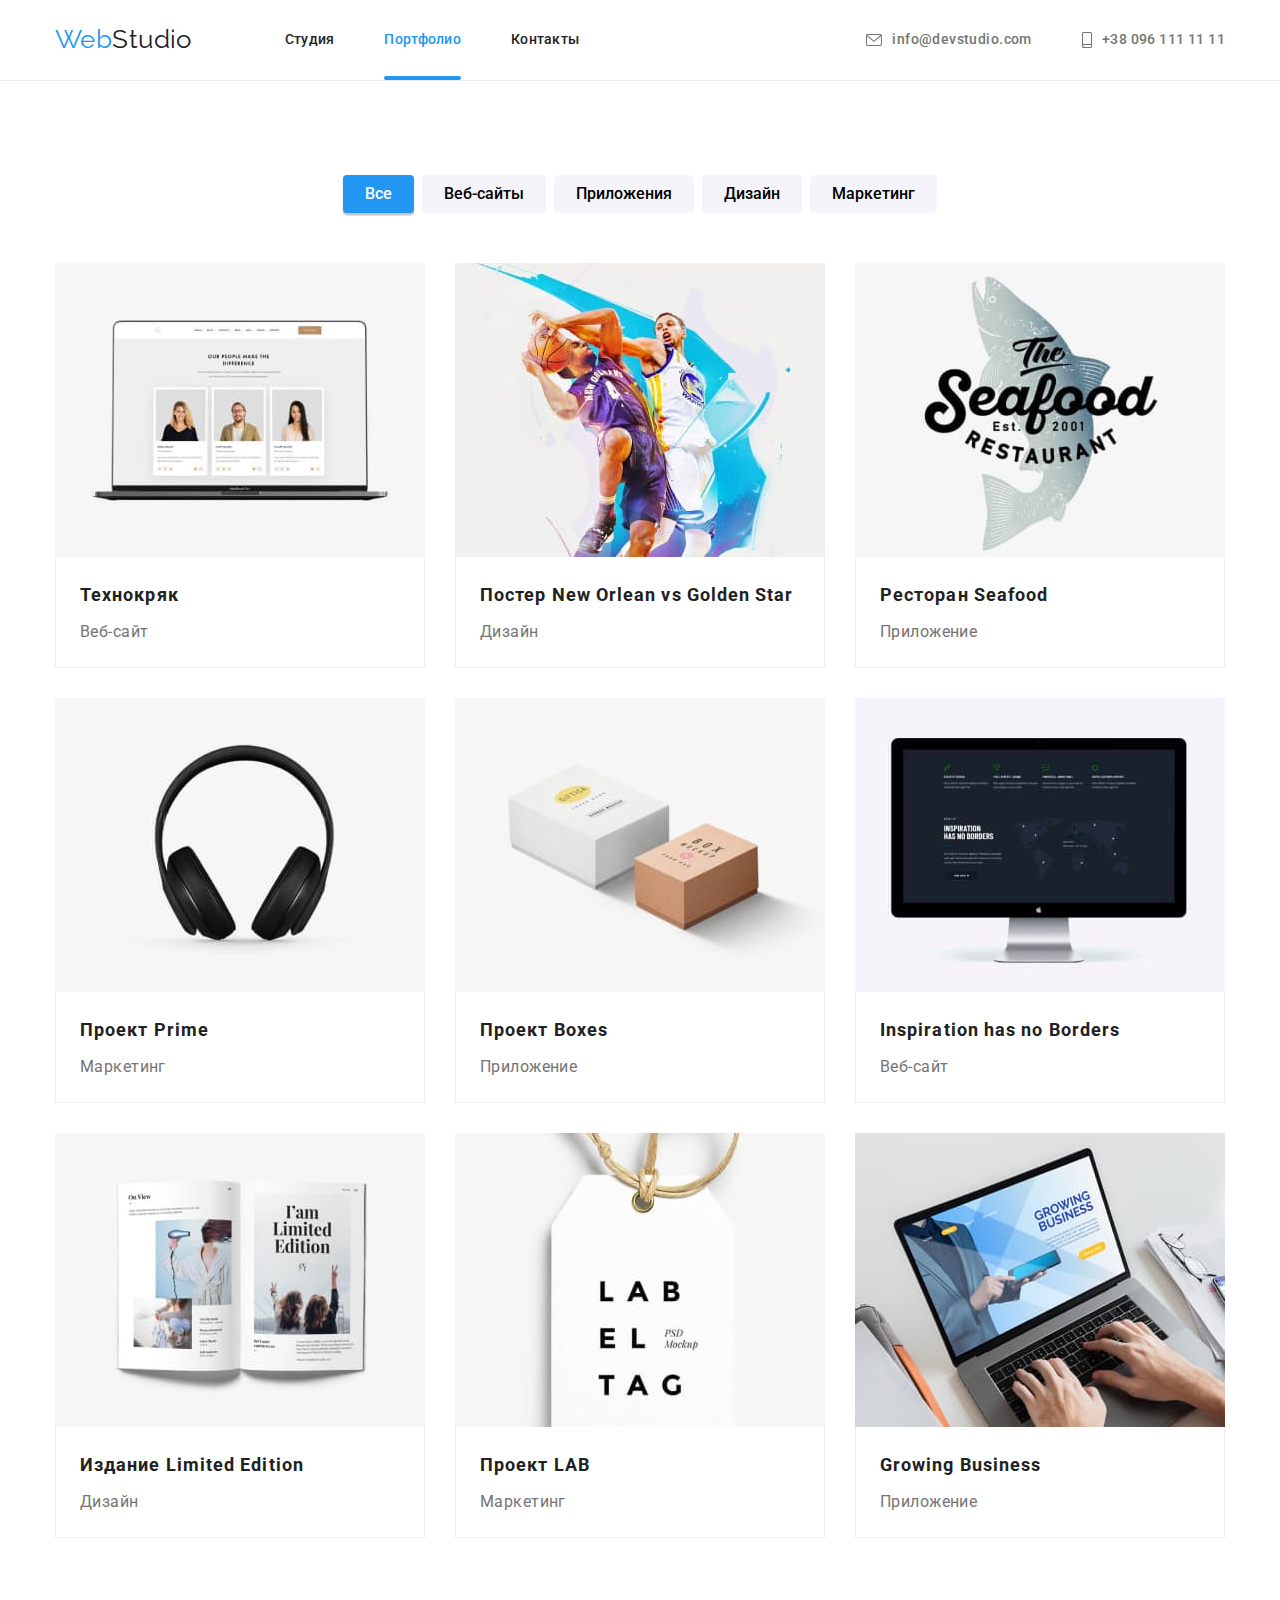
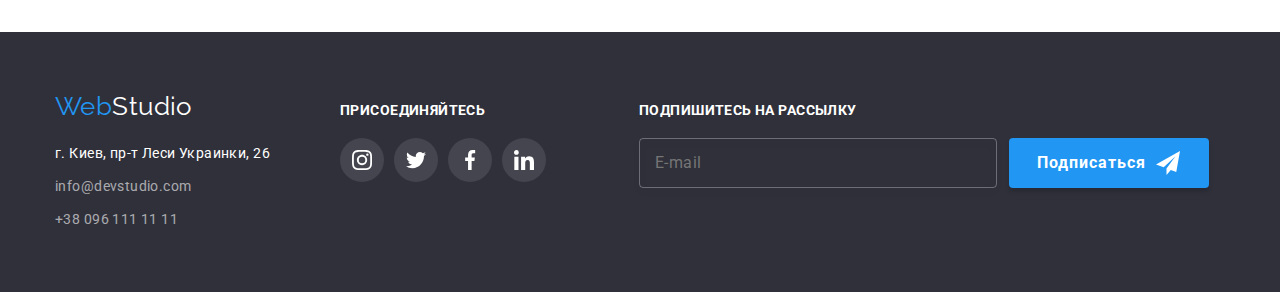
==== portfolio.html @ 7f53c411 "Initial commit" ====
<!DOCTYPE html>
<html lang="ru">
  <head>
    <meta charset="UTF-8" />
    <meta http-equiv="X-UA-Compatible" content="IE=edge" />
    <meta name="viewport" content="width=device-width, initial-scale=1.0" />
    <title>WebStudio</title>
    <link rel="preconnect" href="https://fonts.googleapis.com" />
    <link rel="preconnect" href="https://fonts.gstatic.com" crossorigin />
    <link
      href="https://fonts.googleapis.com/css2?family=Raleway:wght@700&family=Roboto:wght@400;500;700;900&display=swap"
      rel="stylesheet"
    />
    <link
      rel="stylesheet"
      href="https://cdnjs.cloudflare.com/ajax/libs/modern-normalize/1.1.0/modern-normalize.min.css"
    />
    <link rel="stylesheet" href="./css/styles.css" />
  </head>
  <body>
    <header class="header">
      <div class="container header-container">
        <a href="./index.html" lang="en" class="logo link">
          Web<span class="accent-logo-header">Studio</span>
        </a>
        <nav>
          <ul class="nav">
            <li class="header-list">
              <a href="./index.html" class="header-link">Студия</a>
            </li>
            <li class="header-list">
              <a href="./portfolio.html" class="header-link current-link"
                >Портфолио</a
              >
            </li>
            <li class="header-list">
              <a href="" class="header-link">Контакты</a>
            </li>
          </ul>
        </nav>
        <ul class="header-contacts">
          <li class="header-contacts-mail">
            <a href="mailto:info@devstudio.com" class="contact-header link">
              <svg class="icon-mail-mobile" width="16px" height="12px">
                <use href="images/icons.svg#icon-mail"></use>
              </svg>
              info@devstudio.com</a
            >
          </li>
          <li class="header-contacts-phone">
            <a
              href="tel:+380961111111"
              class="contact-header link contact-number"
            >
              <svg class="icon-mail-mobile" width="10px" height="16px">
                <use href="images/icons.svg#icon-mobile"></use>
              </svg>
              +38 096 111 11 11</a
            >
          </li>
        </ul>
      </div>
    </header>
    <main>
      <section class="portfolio-list section">
        <div class="container">
          <h1 class="visually-hidden">Примеры работ</h1>
          <ul class="nav-menu">
            <li class="button-item">
              <button type="button" class="main-button active">Все</button>
            </li>
            <li class="button-item">
              <button type="button" class="main-button">Веб-сайты</button>
            </li>
            <li class="button-item">
              <button type="button" class="main-button">Приложения</button>
            </li>
            <li class="button-item">
              <button type="button" class="main-button">Дизайн</button>
            </li>
            <li class="button-item">
              <button type="button" class="main-button">Маркетинг</button>
            </li>
          </ul>
          <ul class="portfolio-container">
            <li class="list portfolio-card">
              <a href="" class="portfolio-card-item">
                <div class="project-thumb">
                  <img
                    src="./images/portfolio/tehnokrak.jpg"
                    alt="laptop"
                    width="370"
                    height="294"
                  />

                  <div class="portfolio-textblock">
                    <p class="portfolio-descr">
                      Ресурс предлагает комплексные предложения с разным уровнем
                      функционала и сервисов. Все это позволит посетителю
                      получить исчерпывающие сведения <br />
                      о компании или частном лице.
                    </p>
                  </div>
                </div>
                <div class="portfolio-text-wrap">
                  <h2 class="head-example">Технокряк</h2>
                  <p class="description">Веб-сайт</p>
                </div>
              </a>
            </li>
            <li class="list portfolio-card">
              <a href="" class="portfolio-card-item">
                <div class="project-thumb">
                  <img
                    src="./images/portfolio/poster.jpg"
                    alt="poster with two basketballers"
                    width="370"
                    height="294"
                  />
                  <div class="portfolio-textblock">
                    <p class="portfolio-descr">
                      Ресурс предлагает комплексные предложения с разным уровнем
                      функционала и сервисов. Все это позволит посетителю
                      получить исчерпывающие сведения <br />
                      о компании или частном лице.
                    </p>
                  </div>
                </div>

                <div class="portfolio-text-wrap">
                  <h2 class="head-example">Постер New Orlean vs Golden Star</h2>
                  <p class="description">Дизайн</p>
                </div>
              </a>
            </li>
            <li class="list portfolio-card">
              <a href="" class="portfolio-card-item">
                <div class="project-thumb">
                  <img
                    src="./images/portfolio/restaurant.jpg"
                    alt="logo on background with fish"
                    width="370"
                    height="294"
                  />
                  <div class="portfolio-textblock">
                    <p class="portfolio-descr">
                      Ресурс предлагает комплексные предложения с разным уровнем
                      функционала и сервисов. Все это позволит посетителю
                      получить исчерпывающие сведения <br />
                      о компании или частном лице.
                    </p>
                  </div>
                </div>

                <div class="portfolio-text-wrap">
                  <h2 class="head-example">Ресторан Seafood</h2>
                  <p class="description">Приложение</p>
                </div>
              </a>
            </li>
            <li class="list portfolio-card">
              <a href="" class="portfolio-card-item">
                <div class="project-thumb">
                  <img
                    src="./images/portfolio/prime.jpg"
                    alt="headphones"
                    width="370"
                    height="294"
                  />
                  <div class="portfolio-textblock">
                    <p class="portfolio-descr">
                      Ресурс предлагает комплексные предложения с разным уровнем
                      функционала и сервисов. Все это позволит посетителю
                      получить исчерпывающие сведения <br />
                      о компании или частном лице.
                    </p>
                  </div>
                </div>

                <div class="portfolio-text-wrap">
                  <h2 class="head-example">Проект Prime</h2>
                  <p class="description">Маркетинг</p>
                </div>
              </a>
            </li>
            <li class="list portfolio-card">
              <a href="" class="portfolio-card-item">
                <div class="project-thumb">
                  <img
                    src="./images/portfolio/boxes.jpg"
                    alt="white box and brown box"
                    width="370"
                    height="294"
                  />
                  <div class="portfolio-textblock">
                    <p class="portfolio-descr">
                      Ресурс предлагает комплексные предложения с разным уровнем
                      функционала и сервисов. Все это позволит посетителю
                      получить исчерпывающие сведения <br />
                      о компании или частном лице.
                    </p>
                  </div>
                </div>

                <div class="portfolio-text-wrap">
                  <h2 class="head-example">Проект Boxes</h2>
                  <p class="description">Приложение</p>
                </div>
              </a>
            </li>
            <li class="list portfolio-card">
              <a href="" class="portfolio-card-item">
                <div class="project-thumb">
                  <img
                    src="./images/portfolio/inspiration.jpg"
                    alt="opened website on monitor"
                    width="370"
                    height="294"
                  />
                  <div class="portfolio-textblock">
                    <p class="portfolio-descr">
                      Ресурс предлагает комплексные предложения с разным уровнем
                      функционала и сервисов. Все это позволит посетителю
                      получить исчерпывающие сведения <br />
                      о компании или частном лице.
                    </p>
                  </div>
                </div>

                <div class="portfolio-text-wrap">
                  <h2 class="head-example">Inspiration has no Borders</h2>
                  <p class="description">Веб-сайт</p>
                </div>
              </a>
            </li>
            <li class="list portfolio-card">
              <a href="" class="portfolio-card-item">
                <div class="project-thumb">
                  <img
                    src="./images/portfolio/limited.jpg"
                    alt="opened magazine"
                    width="370"
                    height="294"
                  />
                  <div class="portfolio-textblock">
                    <p class="portfolio-descr">
                      Ресурс предлагает комплексные предложения с разным уровнем
                      функционала и сервисов. Все это позволит посетителю
                      получить исчерпывающие сведения <br />
                      о компании или частном лице.
                    </p>
                  </div>
                </div>

                <div class="portfolio-text-wrap">
                  <h2 class="head-example">Издание Limited Edition</h2>
                  <p class="description">Дизайн</p>
                </div>
              </a>
            </li>
            <li class="list portfolio-card">
              <a href="" class="portfolio-card-item">
                <div class="project-thumb">
                  <img
                    src="./images/portfolio/lab.jpg"
                    alt="label"
                    width="370"
                    height="294"
                  />
                  <div class="portfolio-textblock">
                    <p class="portfolio-descr">
                      Ресурс предлагает комплексные предложения с разным уровнем
                      функционала и сервисов. Все это позволит посетителю
                      получить исчерпывающие сведения <br />
                      о компании или частном лице.
                    </p>
                  </div>
                </div>

                <div class="portfolio-text-wrap">
                  <h2 class="head-example">Проект LAB</h2>
                  <p class="description">Маркетинг</p>
                </div>
              </a>
            </li>
            <li class="list portfolio-card">
              <a href="" class="portfolio-card-item">
                <div class="project-thumb">
                  <img
                    src="./images/portfolio/growing-business.jpg"
                    alt="opened website on laptop"
                    width="370"
                    height="294"
                  />
                  <div class="portfolio-textblock">
                    <p class="portfolio-descr">
                      Ресурс предлагает комплексные предложения с разным уровнем
                      функционала и сервисов. Все это позволит посетителю
                      получить исчерпывающие сведения <br />
                      о компании или частном лице.
                    </p>
                  </div>
                </div>

                <div class="portfolio-text-wrap">
                  <h2 class="head-example">Growing Business</h2>
                  <p class="description">Приложение</p>
                </div>
              </a>
            </li>
          </ul>
        </div>
      </section>
    </main>
    <footer class="footer">
      <div class="container footer-wrap">
        <div class="footer-adress">
          <a href="./index.html" lang="en" class="logo-footer link">
            <span class="accent-logo-footer">Web</span>Studio
          </a>
          <address>
            <ul class="contact-list-footer">
              <li class="contact-footer-item">
                <a
                  href="https://goo.gl/maps/oCTEvJr1cxtLCQJDA"
                  target="_blank"
                  rel="noopener noreferrer"
                  class="address link"
                  >г. Киев, пр-т Леси Украинки, 26</a
                >
              </li>
              <li class="contact-footer-item">
                <a href="mailto:info@devstudio.com" class="contact-footer link"
                  >info@devstudio.com</a
                >
              </li>
              <li class="contact-footer-item">
                <a href="tel:+380961111111" class="contact-footer link"
                  >+38 096 111 11 11</a
                >
              </li>
            </ul>
          </address>
        </div>
        <div class="footer-social">
          <p class="footer-subtittle">присоединяйтесь</p>
          <ul class="footer-social-media list">
            <li class="footer-social-item">
              <a
                class="footer-social-link link"
                href=""
                target="_blank"
                rel="noopener noreferrer"
                aria-label="instagram"
              >
                <svg class="social-media-icon" width="20" height="20">
                  <use href="./images/icons.svg#icon-insta"></use>
                </svg>
              </a>
            </li>
            <li class="footer-social-item">
              <a
                class="footer-social-link link"
                href=""
                target="_blank"
                rel="noopener noreferrer"
                aria-label="twitter"
              >
                <svg class="social-media-icon" width="20" height="20">
                  <use href="./images/icons.svg#icon-twitter"></use>
                </svg>
              </a>
            </li>
            <li class="footer-social-item">
              <a
                class="footer-social-link link"
                href=""
                target="_blank"
                rel="noopener noreferrer"
                aria-label="facebook"
              >
                <svg class="social-media-icon" width="20" height="20">
                  <use href="./images/icons.svg#icon-facebook"></use>
                </svg>
              </a>
            </li>
            <li class="footer-social-item">
              <a
                class="footer-social-link link"
                href=""
                target="_blank"
                rel="noopener noreferrer"
                aria-label="linkedin"
              >
                <svg class="social-media-icon" width="20" height="20">
                  <use href="./images/icons.svg#icon-linkedin"></use>
                </svg>
              </a>
            </li>
          </ul>
        </div>
        <div class="subscr-block">
          <h3 class="footer-subscr">Подпишитесь на рассылку</h3>
          <form class="subscr-form" name="subscr" autocomplete="off">
            <input
              class="subscr-form-input"
              type="email"
              name="email"
              id="email"
              placeholder=" "
            />
            <span class="footer-placeholder">E-mail</span>
            <button type="submit" class="footer-button">
              <span>Подписаться</span>
              <svg class="sender" width="24" height="24">
                <use href="./images/icons.svg#icon-send"></use>
              </svg>
            </button>
          </form>
        </div>
      </div>
    </footer>
  </body>
</html>
---- css/styles.css ----
:root {
    --font-color-main: #212121;
    --font-color-second: #757575;
    --color-accent: #2196F3;
    --color-basic: #ffffff;
    --bcg-color:#F5F4FA;

    --main-font: "Roboto";

    --transition-timing-function: cubic-bezier(0.4, 0, 0.2, 1);

}

/* Common styles */

body {
    font-family: var(--main-font), sans-serif;
    color: var(--font-color-main);
    
    font-size: 14px;  
    background-color: var(--color-basic);
    letter-spacing: 0.03em;
    
}

h1,h2,h3,h4,h5,h6,p {
    margin: 0;
}

ul {
    padding: 0;
    margin: 0;
    
}

img {
    display: block;
    max-width: 100%;
    height: auto;

}

.section {
    padding-top: 94px;
    padding-bottom: 94px;
}

.list {
    list-style: none;
    
    margin: 0;
}

.link {
    text-decoration: none;
    margin:0;
    padding:0;
}


/* Container settings */
.container {
    margin-left: auto;
    margin-right: auto;
    width: 1200px;
    padding: 0 15px;
}
/* Header + footer */

.header {
border-bottom: 1px solid #ececec;
}
  

.header-container {
    display: flex;
    align-items: center;
    padding-top: 0;
}

.logo {
    font-family: 'Raleway', sans-serif;
    font-size: 26px;
    color: var(--color-accent);
    margin-right: 93px;
           
}

.accent-logo-footer {
    color: var(--color-accent);
}

.accent-logo-header {
    color: var(--font-color-main);
}

.nav {

        font-weight: 500;
        line-height: 1.14;
        letter-spacing: 0.02em;
        color: var(--font-color-main);
        
        margin: 0;

        display: flex;
       

        padding-left: 0px;
}


.header-contacts {
    display: flex;
    margin-left: auto;
    padding-left: 0;
    list-style: none;
}

.header-list{
    
    list-style: none;
    position: relative;
    
}



.header-link{
    text-decoration: none;
    color: inherit;
    display: block;
    padding-top: 32px;
    padding-bottom: 32px;
    
    transition-property: color;
    transition-duration: 250ms;
    transition-timing-function: var(--transition-timing-function);
   
    
    display: flex;

}

 .current-link::after {
    content: "";
    width: 100%;
    height: 4px;
    background-color: var(--color-accent);
    
    border-radius: 2px;

    position: absolute;
    bottom: 0;
    
    
}


.contact-header {

        font-weight: 500;
        line-height: 1.14;
        color: var(--font-color-second);
        font-style: normal;

        display: flex;
        align-items: center;

        transition-property: color;
        transition-duration: 250ms;
        transition-timing-function: var(--transition-timing-function); 
        
       
        
}

.feature-box {
    background-color: var(--bcg-color);
    margin-bottom: 30px;

    display: flex;
    align-items: center;
    justify-content: center;
    height: 120px;
}
.header-contacts-phone {
    margin-left: 50px;
    
}


.contact-number {
    margin-right: 0;
}


.address {
    
        font-weight: 400;
        line-height: 1.14;
        color: var(--color-basic);
        font-style: normal;
        list-style: none;
      
}

.contact-footer:hover,
.contact-footer:focus,
.contact-header:hover,
.contact-header:focus,
.header-link:hover,
.header-link:focus {
    color: var(--color-accent);
}

.footer {
    background-color: #2F303A;   
    padding: 60px 0; 
   
}

.footer-wrap {
    display: flex;
    align-items: baseline;
   
}

.footer-adress {
    margin-right: 70px;
}

.header-list:not(:last-child) {
    margin-right: 50px;
}

.icon-mail-mobile {
    
    fill:currentColor;
    margin-right: 10px;
    
    
}

.contact-footer {

    font-weight: 400;
    line-height: 1.71;
    color: rgba(255, 255, 255, 0.6);
    font-style: normal;
   
    transition-property: color;
    transition-duration: 250ms;
    transition-timing-function: var(--transition-timing-function);
}



.contact-footer-item:not(:last-child) {
    margin-bottom: 9px;
}

.logo-footer {
    font-family: 'Raleway', sans-serif;
    font-size: 26px;
    color: var(--color-basic);

    margin-bottom: 20px;
    display: block;

    
}

.contact-list-footer {
    list-style: none;
    padding-left: 0;
    margin: 0 0;
    line-height: 1.71;
    
}

.footer-subtittle {
    color: var(--color-basic);
    text-transform: uppercase;
    font-weight: 700;
    
    margin-bottom: 20px;
    
}




.footer-social-media {
    display: flex;
    
}

.footer-social-item:not(:last-child) {
    margin-right: 10px;
}

.footer-social-link {
    display: flex;
    align-items: center;
    justify-content: center;
    width: 44px;
    height: 44px;
    color: var(--color-basic);
    background-color: rgba(255, 255, 255, 0.1);
    border-radius: 50%;

    transition-property: background-color;
    transition-duration: 250ms;
    transition-timing-function: var(--transition-timing-function);
}

.footer-social-link:hover,
.footer-social-link:focus {
    
    background-color: var(--color-accent);
}



.footer-social {
    margin-right: 93px;
}

.footer-subscr {
    margin-bottom: 20px;
        font-size: 14px;
        text-transform: uppercase;
        color: var(--color-basic)
}

.subscr-form-input {
    width: 358px;
    height: 50px;

    color: var(--color-basic);
    padding: 15px 16px;

    background-color: transparent;
    border: 1px solid rgba(255, 255, 255, 0.3);
        filter: drop-shadow(0px 4px 4px rgba(0, 0, 0, 0.15));
        border-radius: 4px;

        margin-right: 12px;

        outline: none;
        transition: border-color 250ms var(--transition-timing-function);

        
}

.subscr-form-input:hover,
.subscr-form-input:focus {
    border-color: var(--color-accent);
}


.subscr-form {
    display: flex;
    position: relative;
}

.footer-placeholder {
    position: absolute;
    top: 50%;
    left: 16px;
    transform: translateY(-50%);

    font-size: 16px;
    line-height: 1.25;
    color: var(--font-color-second);
}

.subscr-form:focus .footer-placeholder,
.subscr-form-input:not(:placeholder-shown)+.footer-placeholder {
    opacity: 0;
}

.footer-button {

    display: flex;
        align-items: center;
   
    width: 200px;
        height: 50px;

        padding: 0 28px;
        
        color: var(--color-basic);
    
        background: var(--color-accent);
        box-shadow: 0px 4px 4px rgba(0, 0, 0, 0.15);
        border-radius: 4px;
        border: none;


        font-weight: 700;
            font-size: 16px;
            line-height: 1.88;
            letter-spacing: 0.06em;

            cursor: pointer;
}

.footer-button span {
    margin-right: 10px;
}

.sender {
    fill: var(--color-basic);
   
}



/* Main portfolio */    

.main-button {

    padding: 6px 22px;

    font-family: var(--main-font);
    font-weight: 500;
    font-style: normal;
    line-height: 1.62;    
    font-size: 16px;
    
    text-align: center;
        
    border-radius: 4px;
    border-width: 0;
        
    
    background-color: var(--bcg-color);
    
    cursor: pointer;

    transition-property: color, background-color, box-shadow;
    transition-timing-function: var(--transition-timing-function), var(--transition-timing-function), var(--transition-timing-function);
    transition-duration: 250ms, 250ms, 250ms;

}

.main-button:hover,
.main-button:focus {
    color: var(--color-basic);
    background-color: var(--color-accent);
    box-shadow: 0px 3px 1px rgba(0, 0, 0, 0.1), 0px 1px 2px rgba(0, 0, 0, 0.08), 0px 2px 2px rgba(0, 0, 0, 0.12);
}

.button-item:not(:last-child) {
    margin-right: 8px;
}

.active {
    color: var(--color-basic);
    background-color: var(--color-accent);
    box-shadow: 0px 3px 1px rgba(0, 0, 0, 0.1), 0px 1px 2px rgba(0, 0, 0, 0.08), 0px 2px 2px rgba(0, 0, 0, 0.12);
}



.current-link {
    color: var(--color-accent);
            }


.head-example {
    
        font-style: normal;
        font-weight: 700;
        font-size: 18px;
        line-height: 2;
    
        letter-spacing: 0.06em;
    
        margin-bottom: 4px;
        
}

.advantages {
    padding-top: 58px;
   
}

.description {
   
        font-size: 16px;
        line-height: 1.88;
        
    
        color: var(--font-color-second);
}




.nav-menu {
    display: flex;
    justify-content: center;
    margin-bottom: 50px;
    list-style: none;
}

.portfolio-container {
    display: flex;
    flex-wrap: wrap;
    

    margin-right: -30px;
    margin-bottom: -30px;
}

.portfolio-card {
    margin-right: 30px;
    margin-bottom: 30px;
    
    background-color: var(--main-white);
    
}


.portfolio-card-item {
    text-decoration: none;
    list-style: none;
    display: block;

    transition-property: box-shadow;
    transition-duration: 250ms;
    transition-timing-function: var(--transition-timing-function);

}


.portfolio-card-item:hover,
.portfolio-card-item:focus {
        box-shadow: 0px 1px 1px rgba(0, 0, 0, 0.12), 0px 4px 4px rgba(0, 0, 0, 0.06), 1px 4px 6px rgba(0, 0, 0, 0.16);
}

.portfolio-text-wrap {
    padding: 20px 24px;
    border: 1px solid #EEEEEE;
    border-top: none;
    color: var(--font-color-main);
}

.portfolio-textblock {
    padding: 63px 24px;
    background: rgba(33, 150, 243, 0.9);
    position: absolute;
    top: 0;
    left: 0;

    transition-property: transform; 
    transition-duration: 250ms;
    transition-timing-function: var(--transition-timing-function);
    transform: translateY(100%);

}

.portfolio-card-item:hover .portfolio-textblock,
.portfolio-card-item:focus .portfolio-textblock {
    transform: translateY(0);
}

.portfolio-descr {
    font-weight: 400;
    font-size: 18px;
    line-height: 1.56;
    letter-spacing: 0.03em;

    color: var(--color-basic);
    
    max-width: 322px;

}

.project-thumb {
    position: relative;
    overflow: hidden;
}




/* Main Studio */

.hero {
    background-image: linear-gradient(to right, rgba(47, 48, 58, 0.4), rgba(47, 48, 58, 0.4)), url(../images/hero/bgr.jpg);
    background-repeat: no-repeat;
    background-size: cover;
    background-position: center;
    max-width: 1600px;
    margin-left: auto;
    margin-right: auto;
    padding-top: 200px;
    padding-bottom: 200px;
    text-align: center;
    
}

.hero-head {
    font-family: var(--color-basic);
    font-style: normal;
    font-weight: 900;
    font-size: 44px;
    line-height: 1.36;
    
    

    text-align: center;
    letter-spacing: 0.06em;
    text-transform: uppercase;

    color: var(--color-basic);
width: 696px;
    margin-right: auto;
    margin-left: auto;
    margin-bottom: 30px;
}

.hero-btn {

    
    font-weight: 700;
    font-size: 16px;
    line-height: 1.88;
   
padding: 10px 32px;
    align-items: center;
    text-align: center;
    letter-spacing: 0.06em;
    border: 0;
    border-radius: 4px;

    color: var(--color-basic);
    background-color: var(--color-accent);
 
    cursor: pointer;
}


.section-tittle {
    

        font-size: 36px;
        line-height: 1.16;
        text-align: center;
        margin-bottom: 50px;
        
    
        
}

.adv-list {
    display: flex;
    
    list-style: none;
}

.adv-head {

    font-size: 14px;
    font-weight: 700;
    line-height: 1.14;
    text-transform: uppercase;
    margin-bottom: 10px;

   
}

.adv-item {
    width: 270px;
}

.adv-item:not(:last-child) {
    margin-right: 30px;
}
 

.adv-descr {

    font-style: normal;
    font-weight: 400;
    line-height: 1.71;
    
    
    color: var(--font-color-second);

}

.section-work-list {
    padding-top: 0
}

.work-list {
    display: flex;
    
    list-style: none;
}

.work-list-item:not(:last-child) {
margin-right: 30px;
}

.work-list-block {
    position: relative;
}

.work-list-descr {
    font-weight: 700;
    line-height: 16px;
    text-align: center;
    letter-spacing: 0.03em;
    text-transform: uppercase;
    font-size: 14px;
    color: var(--color-basic);
    

    padding-top: 27px;
    padding-bottom: 27px;
    width: 370px;
    height: 70px;
    background-color: rgba(47, 48, 58, 0.8);

    position: absolute;
    bottom: 0;
}

.team-member-section {
    background-color: var(--bcg-color);
    padding-top: 94px;
    padding-bottom: 94px;
    
}

.team-member-list {
    display: flex;
    list-style: none;
    
}



.team-member-name {
    
        font-style: normal;
        font-weight: 500;
        font-size: 16px;
        line-height: 1;
       
        text-align: center;

        margin-bottom: 10px;      
       
}

.team-member-item {
    background-color: var(--color-basic);
    border-radius: 0px 0px 4px 4px;
    box-shadow: 0px 1px 3px rgba(0, 0, 0, 0.12), 0px 1px 1px rgba(0, 0, 0, 0.14), 0px 2px 1px rgba(0, 0, 0, 0.2);
}
.team-member-item:not(:last-child) {
margin-right: 30px;
}

.member-descr {

    
    font-size: 16px;
    line-height: 1;

    margin-bottom: 10px;

    text-align: center;

    color: var(--font-color-second);

    
}

.member-block {
    padding: 30px 0;
}
.visually-hidden {
    position: absolute;
    width: 1px;
    height: 1px;
    margin: -1px;
    border: 0;
    padding: 0;

    white-space: nowrap;
    clip-path: inset(100%);
    clip: rect(0 0 0 0);
    overflow: hidden;
}

.social-media {
    display: flex;
    justify-content: center;
}

.social-media-item:not(:last-child) {
    margin-right: 10px;
}

.social-media-link {
    display: flex;
    align-items: center;
    justify-content: center;
    width: 44px;
    height: 44px;
    color: #AFB1B8;
    background-color: #fff;
    border-radius: 50%;

    transition-property: color, background-color;
    transition-duration: 250ms, 250ms;
    transition-timing-function: var(--transition-timing-function), var(--transition-timing-function);
}

.social-media-link:hover,
.social-media-link:focus {
    color: var(--color-basic);
    background-color: var(--color-accent);
}

.social-media-icon {
    fill: currentColor;
}

/* Clients */

.client-list {
    display: flex;
   justify-content: center;
}

.client-item {
    display: flex;
  
}

.client-item:not(:first-child){
    margin-left: 30px;
}


.client-link {
    display: flex;
    justify-content: center;
    align-items: center;
    width: 170px;
    height: 92px;
    border: 1px solid #afb1b8;
    border-radius: 4px;
    color: #AFB1B8;

    transition-property: color, border-color;
    transition-duration: 250ms, 250ms;
    transition-timing-function: var(--transition-timing-function), var(--transition-timing-function);
}

.client-link:hover,
.client-link:focus {
    border-color: var(--color-accent);
    color: var(--color-accent);
}

.client-icon {
    fill: currentColor;
}



/* Modal */
.backdrop {
    position: fixed;
    top: 0;
    left: 0;
    width: 100%;
    height: 100%;
    background: rgba(0, 0, 0, 0.2);
    transition: opacity 250ms var(--transition-timing-function);
}

.backdrop.is-hidden {
    opacity: 0;
    pointer-events: none;
}

.backdrop.is-hidden .modal {
    transform: translate(-50%, -50%) scale(1.1);
}

.modal {
    position: absolute;
    top: 50%;
    left: 50%;
    transform: translate(-50%, -50%) scale(1);
    width: 528px;
    height: 581px;
    padding: 40px 39px 40px 41px;

    background: var(--color-basic);
    box-shadow: 0px 1px 3px rgba(0, 0, 0, 0.12), 0px 1px 1px rgba(0, 0, 0, 0.14),
        0px 2px 1px rgba(0, 0, 0, 0.2);
    border-radius: 4px;
    transition: transform 250ms var(--transition-timing-function);
}

.modal-btn-close {
    position: absolute;
    display: flex;
    justify-content: center;
    align-items: center;
    top: 8px;
    right: 8px;
    width: 30px;
    height: 30px;
    border-radius: 50%;
    padding: 0;
    cursor: pointer;
    border: 1px solid rgba(0, 0, 0, 0.1);
    transition: color 250ms var(--transition-timing-function);
    fill: currentColor;
    background-color: transparent;
}

.modal-btn-close:hover,
.modal-btn-close:focus {
    color: var(--color-accent);
}

.modal-title {
    font-weight: 700;
    font-size: 20px;
    line-height: 1.15;
    text-align: center;
    margin-bottom: 12px;
}



.modal-form :nth-child(4) {
    margin-bottom: 17px;
}

.label {
    display: block;
    
    margin-bottom: 10px;
}

.label-text {
    display: block;
    font-size: 12px;
    line-height: 1.16;
    letter-spacing: 0.01em;
    color: var(--font-color-second);
    margin-bottom: 4px;
}

.label-thumb {
    position: relative;
}

.imput-field {
    width: 100%;
    height: 40px;
    border: 1px solid rgba(33, 33, 33, 0.2);
    border-radius: 4px;
    padding: 12px 16px 12px 42px;
    outline: none;
    transition: border-color 250ms var(--transition-timing-function);
}

.imput-img {
    position: absolute;
    top: 50%;
    left: 15px;
    width: 12px;
    height: 12px;
    transform: translateY(-50%);
    transition: fill 250ms var(--transition-timing-function);
}

.placeholder {
    position: absolute;
    top: 13px;
    left: 16px;

    line-height: 1.14;
    letter-spacing: 0.01em;
    color: rgba(117, 117, 117, 0.5);

}

.textarea-thumb:focus .placeholder,
.textarea:not(:placeholder-shown)+.placeholder {
    opacity: 0;
}

.textarea {
    height: 120px;
    padding: 12px 16px;
    resize: none;
}



.label-thumb:focus-within .imput-field {
    border-color: var(--color-accent);
}


.label-thumb:focus-within .imput-img {
    fill: var(--color-accent);
}



.checkbox {
    margin-bottom: 30px;
    display: flex;
    align-items: center;
}

.checkbox-browser {
    position: absolute;
    width: 1px;
    height: 1px;
    margin: -1px;
    border: 0;
    padding: 0;
    white-space: nowrap;
    clip-path: inset(100%);
    clip: rect(0 0 0 0);
    overflow: hidden;
}

.checkbox-castom {
    width: 16px;
    height: 15px;
    border: 2px solid;
    border-color: var(--font-color-main);
    border-radius: 2px;
    margin-right: 7px;
    transition: background-color 250ms var(--transition-timing-function),
        background-image 250ms var(--transition-timing-function),
        border-color 250ms var(--transition-timing-function),
        border 250ms var(--transition-timing-function);
}

.checkbox-browser:hover+.checkbox-castom,
.checkbox-browser:focus+.checkbox-castom {
    border-color: var(--color-accent);
}

.checkbox-browser:checked+.checkbox-castom {
    background-color: var(--color-accent);
    border-color: var(--color-accent);
    background-image: url(../images/icons/modal-check.svg);
    background-size: contain;
    background-origin: border-box;
}



.checkbox-text {
    line-height: 1.71;
    color: var(--font-color-second);
}

.policy-link {
    position: relative;
    color: var(--color-accent);
}

.policy-link::after {
    content: '';

    position: absolute;
    left: 0;
    bottom: 0;
    width: 100%;
    height: 0.7px;
    background-color: var(--color-accent);
}

.modal-btn-submit {
    width: 200px;
    height: 50px;
    background-color: var(--color-accent);
    font-weight: 700;
    line-height: 1.88;
    font-size: 16px;
    letter-spacing: 0.06em;
    color: var(--color-basic);
    padding: 10px 56px;
    margin: 0 auto;
    transition: box-shadow 250ms var(--transition-timing-function);
    border: none;
    border-radius: 4px;
    box-shadow: 0px 4px 4px rgba(0, 0, 0, 0.15);
    cursor: pointer;
    
   
}

.modal-btn-center {
    display: flex;
    justify-content: center;
}

.modal-btn-submit:hover,
.modal-btn-submit:focus {
    box-shadow: 0px 4px 4px rgba(0, 0, 0, 0.15);
}

/* перезагрузка на ГІТ */
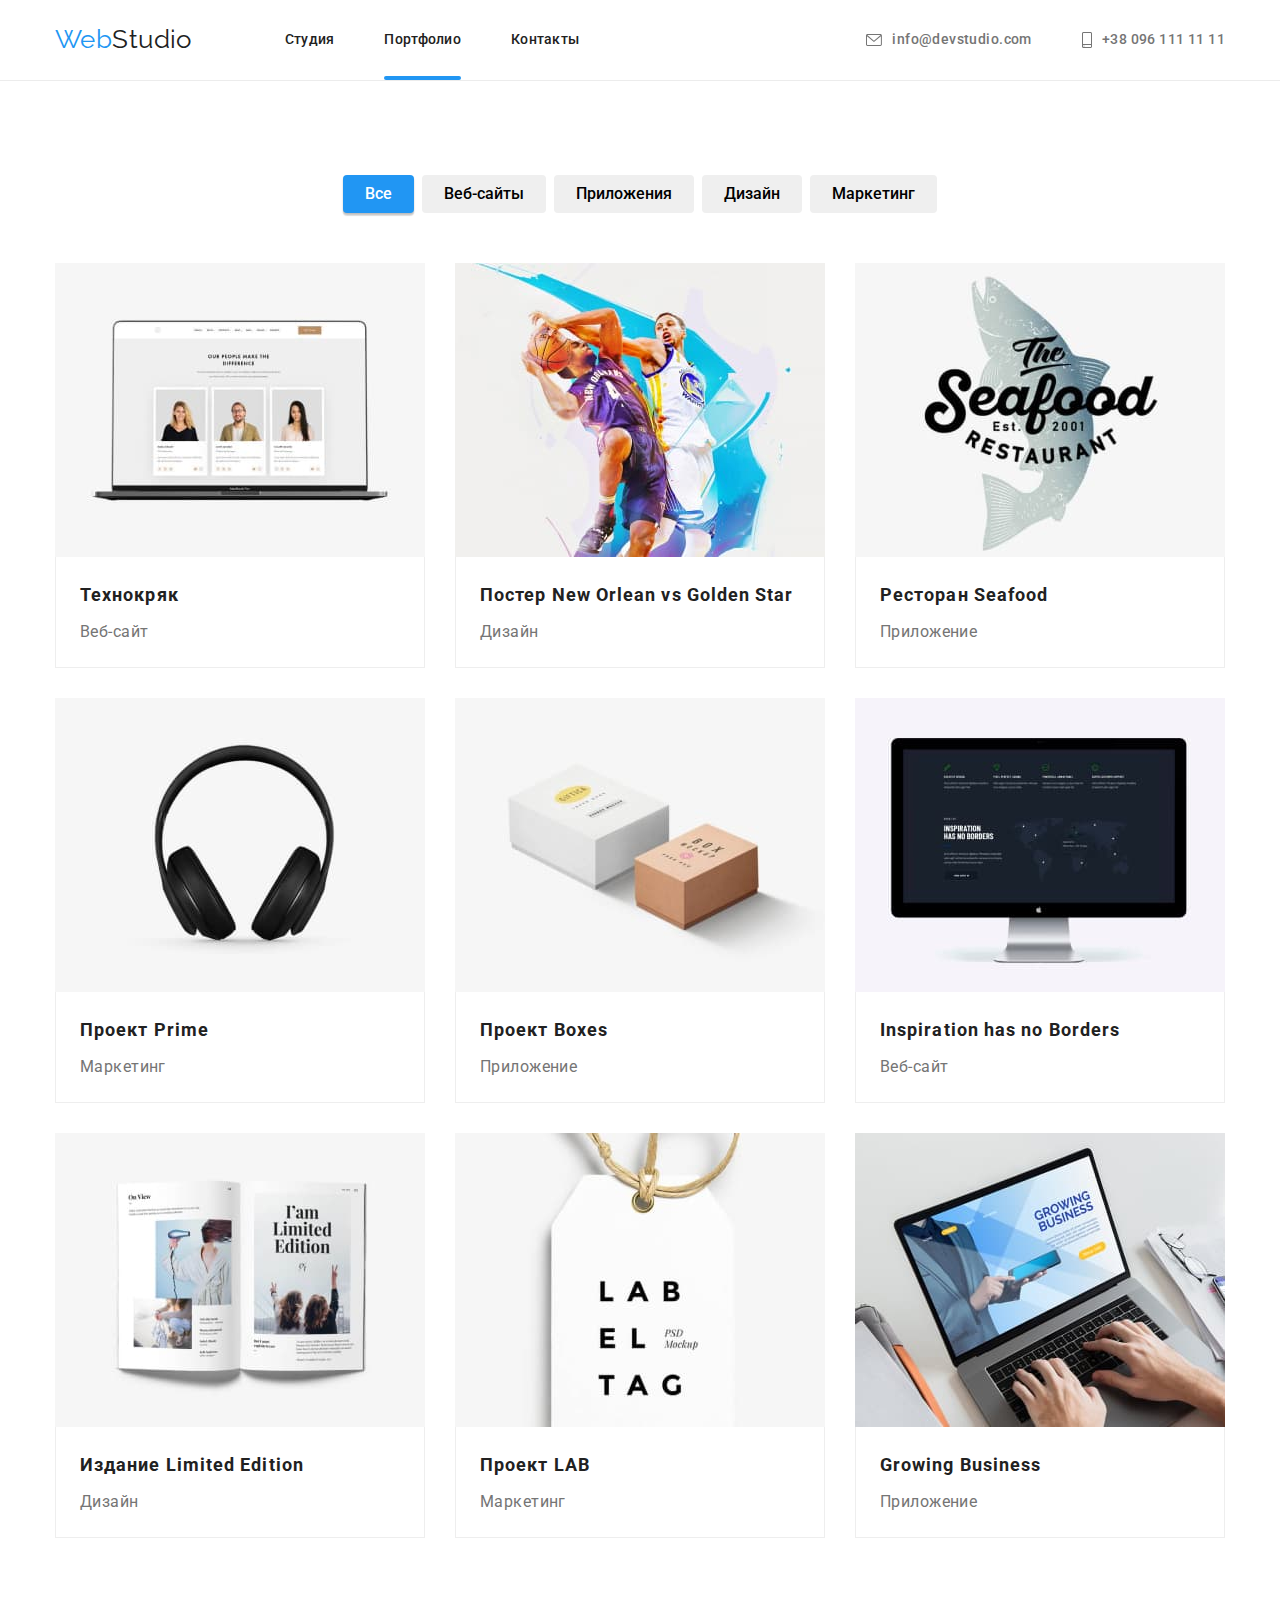
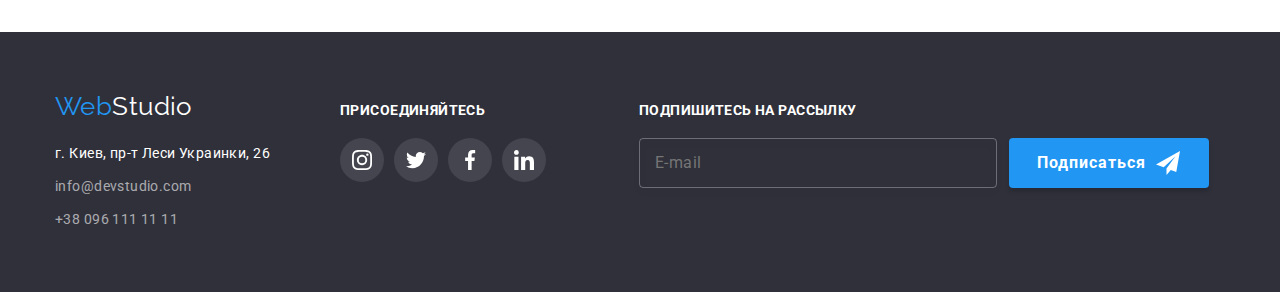
==== commit 054466c5: "prepocessors" ====
--- a/portfolio.html
+++ b/portfolio.html
@@ -15,44 +15,40 @@
       rel="stylesheet"
       href="https://cdnjs.cloudflare.com/ajax/libs/modern-normalize/1.1.0/modern-normalize.min.css"
     />
+    <link rel="stylesheet" href="./css/main.min.css" />
     <link rel="stylesheet" href="./css/styles.css" />
   </head>
   <body>
     <header class="header">
-      <div class="container header-container">
-        <a href="./index.html" lang="en" class="logo link">
-          Web<span class="accent-logo-header">Studio</span>
+      <div class="header__container">
+        <a href="./index.html" lang="en" class="logo">
+          Web<span class="logo__accent">Studio</span>
         </a>
         <nav>
           <ul class="nav">
-            <li class="header-list">
-              <a href="./index.html" class="header-link">Студия</a>
-            </li>
-            <li class="header-list">
-              <a href="./portfolio.html" class="header-link current-link"
-                >Портфолио</a
-              >
-            </li>
-            <li class="header-list">
-              <a href="" class="header-link">Контакты</a>
+            <li class="nav__list">
+              <a href="./index.html" class="nav__link">Студия</a>
+            </li>
+            <li class="nav__list nav__list--current">
+              <a href="./portfolio.html" class="nav__link">Портфолио</a>
+            </li>
+            <li class="nav__list">
+              <a href="" class="nav__link">Контакты</a>
             </li>
           </ul>
         </nav>
-        <ul class="header-contacts">
-          <li class="header-contacts-mail">
-            <a href="mailto:info@devstudio.com" class="contact-header link">
-              <svg class="icon-mail-mobile" width="16px" height="12px">
+        <ul class="contacts">
+          <li class="contacts__mail">
+            <a href="mailto:info@devstudio.com" class="contacts__link">
+              <svg class="contacts__icon" width="16px" height="12px">
                 <use href="images/icons.svg#icon-mail"></use>
               </svg>
               info@devstudio.com</a
             >
           </li>
-          <li class="header-contacts-phone">
-            <a
-              href="tel:+380961111111"
-              class="contact-header link contact-number"
-            >
-              <svg class="icon-mail-mobile" width="10px" height="16px">
+          <li class="contacts__phone">
+            <a href="tel:+380961111111" class="contacts__link">
+              <svg class="contacts__icon" width="10px" height="16px">
                 <use href="images/icons.svg#icon-mobile"></use>
               </svg>
               +38 096 111 11 11</a
@@ -353,7 +349,7 @@
                 rel="noopener noreferrer"
                 aria-label="instagram"
               >
-                <svg class="social-media-icon" width="20" height="20">
+                <svg class="socialmedia__icon" width="20" height="20">
                   <use href="./images/icons.svg#icon-insta"></use>
                 </svg>
               </a>
@@ -366,7 +362,7 @@
                 rel="noopener noreferrer"
                 aria-label="twitter"
               >
-                <svg class="social-media-icon" width="20" height="20">
+                <svg class="socialmedia__icon" width="20" height="20">
                   <use href="./images/icons.svg#icon-twitter"></use>
                 </svg>
               </a>
@@ -379,7 +375,7 @@
                 rel="noopener noreferrer"
                 aria-label="facebook"
               >
-                <svg class="social-media-icon" width="20" height="20">
+                <svg class="socialmedia__icon" width="20" height="20">
                   <use href="./images/icons.svg#icon-facebook"></use>
                 </svg>
               </a>
@@ -392,7 +388,7 @@
                 rel="noopener noreferrer"
                 aria-label="linkedin"
               >
-                <svg class="social-media-icon" width="20" height="20">
+                <svg class="socialmedia__icon" width="20" height="20">
                   <use href="./images/icons.svg#icon-linkedin"></use>
                 </svg>
               </a>
--- a/css/main.min.css
+++ b/css/main.min.css
@@ -0,0 +1 @@
+h1,h2,h3,h4,h5,h6,p{margin:0}ul{padding:0;margin:0}img{display:block;max-width:100%;height:auto}.list{list-style:none;margin:0}.link{text-decoration:none;margin:0;padding:0}:root{--font-color-main: #212121;--font-color-second: #757575;--color-accent: #2196F3;--color-basic: #ffffff;--bcg-color: #F5F4FA;--main-font: "Roboto";--transition-timing-function: cubic-bezier(0.4, 0, 0.2, 1)}.active{color:var(--color-basic);background-color:var(--color-accent);-webkit-box-shadow:0px 3px 1px rgba(0,0,0,.1),0px 1px 2px rgba(0,0,0,.08),0px 2px 2px rgba(0,0,0,.12);box-shadow:0px 3px 1px rgba(0,0,0,.1),0px 1px 2px rgba(0,0,0,.08),0px 2px 2px rgba(0,0,0,.12)}.current-link{color:var(--color-accent)}.visually-hidden{position:absolute;width:1px;height:1px;margin:-1px;border:0;padding:0;white-space:nowrap;-webkit-clip-path:inset(100%);clip-path:inset(100%);clip:rect(0 0 0 0);overflow:hidden}.section{padding-top:94px;padding-bottom:94px}.container{margin-left:auto;margin-right:auto;width:1200px;padding:0 15px}body{font-family:var(--main-font),sans-serif;color:var(--font-color-main);font-size:14px;background-color:var(--color-basic);letter-spacing:.03em}.section-tittle{font-size:36px;line-height:1.16;text-align:center;margin-bottom:50px}.header{border-bottom:1px solid #ececec}.header__container{display:-webkit-box;display:-ms-flexbox;display:flex;-webkit-box-align:center;-ms-flex-align:center;align-items:center;margin-left:auto;margin-right:auto;width:1200px;padding:0 15px}.logo{font-family:"Raleway",sans-serif;font-size:26px;color:var(--color-accent);margin-right:93px;margin-top:0;margin-bottom:0;margin-left:0;text-decoration:none;padding:0}.logo__accent{color:var(--font-color-main)}.nav{font-weight:500;line-height:1.14;letter-spacing:.02em;color:var(--font-color-main);margin:0;display:-webkit-box;display:-ms-flexbox;display:flex;padding-left:0px}.nav__list{list-style:none;position:relative}.nav__link{text-decoration:none;color:inherit;display:block;padding-top:32px;padding-bottom:32px;-webkit-transition-property:color;transition-property:color;-webkit-transition-duration:250ms;transition-duration:250ms;-webkit-transition-timing-function:var(--transition-timing-function);transition-timing-function:var(--transition-timing-function);display:-webkit-box;display:-ms-flexbox;display:flex}.nav__link:hover,.nav__link:focus{color:var(--color-accent)}.nav__list--current::after{content:"";width:100%;height:4px;background-color:var(--color-accent);border-radius:2px;position:absolute;bottom:0}.nav__list:not(:last-child){margin-right:50px}.contacts{display:-webkit-box;display:-ms-flexbox;display:flex;margin-left:auto;padding-left:0;list-style:none}.contacts__link{font-weight:500;color:var(--font-color-second);font-style:normal;line-height:1.14;-webkit-box-align:center;-ms-flex-align:center;align-items:center;display:-webkit-box;display:-ms-flexbox;display:flex;-webkit-transition-duration:250ms;transition-duration:250ms;-webkit-transition-property:color;transition-property:color;-webkit-transition-timing-function:var(--transition-timing-function);transition-timing-function:var(--transition-timing-function);margin:0;text-decoration:none;margin-right:0;padding:0}.contacts__link:hover,.contacts__link:focus{color:var(--color-accent)}.contacts__phone{margin-left:50px}.contacts__icon{fill:currentColor;margin-right:10px}.hero{background-image:-webkit-gradient(linear, left top, right top, from(rgba(47, 48, 58, 0.4)), to(rgba(47, 48, 58, 0.4))),url(../images/hero/bgr.jpg);background-image:linear-gradient(to right, rgba(47, 48, 58, 0.4), rgba(47, 48, 58, 0.4)),url(../images/hero/bgr.jpg);background-repeat:no-repeat;background-size:cover;background-position:center;max-width:1600px;margin-left:auto;margin-right:auto;padding-top:200px;padding-bottom:200px;text-align:center}.hero-head{font-family:var(--color-basic);font-style:normal;font-weight:900;font-size:44px;line-height:1.36;text-align:center;letter-spacing:.06em;text-transform:uppercase;color:var(--color-basic);width:696px;margin-right:auto;margin-left:auto;margin-bottom:30px}.hero-btn{font-weight:700;font-size:16px;line-height:1.88;padding:10px 32px;-webkit-box-align:center;-ms-flex-align:center;align-items:center;text-align:center;letter-spacing:.06em;border:0;border-radius:4px;color:var(--color-basic);background-color:var(--color-accent);cursor:pointer}.adv{padding-top:58px;padding-bottom:94px}.adv__box{background-color:var(--bcg-color);margin-bottom:30px;display:-webkit-box;display:-ms-flexbox;display:flex;-webkit-box-align:center;-ms-flex-align:center;align-items:center;-webkit-box-pack:center;-ms-flex-pack:center;justify-content:center;height:120px}.adv__container{margin-left:auto;margin-right:auto;width:1200px;padding:0 15px}.adv__list{display:-webkit-box;display:-ms-flexbox;display:flex;list-style:none}.adv__boxtittle{font-size:14px;font-weight:700;line-height:1.14;text-transform:uppercase;margin-bottom:10px}.adv__item{width:270px}.adv__item:not(:last-child){margin-right:30px}.adv__descr{font-style:normal;font-weight:400;line-height:1.71;color:var(--font-color-second)}.team{background-color:var(--bcg-color);padding-top:94px;padding-bottom:94px}.team__tittle{font-size:36px;line-height:1.16;text-align:center;margin-bottom:50px}.team__container{margin-left:auto;margin-right:auto;width:1200px;padding:0 15px}.team__list{display:-webkit-box;display:-ms-flexbox;display:flex;list-style:none}.team__name{font-style:normal;font-weight:500;font-size:16px;line-height:1;text-align:center;margin-bottom:10px}.team__item{background-color:var(--color-basic);border-radius:0px 0px 4px 4px;-webkit-box-shadow:0px 1px 3px rgba(0,0,0,.12),0px 1px 1px rgba(0,0,0,.14),0px 2px 1px rgba(0,0,0,.2);box-shadow:0px 1px 3px rgba(0,0,0,.12),0px 1px 1px rgba(0,0,0,.14),0px 2px 1px rgba(0,0,0,.2)}.team__item:not(:last-child){margin-right:30px}.team__descr{font-size:16px;line-height:1;margin-bottom:10px;text-align:center;color:var(--font-color-second)}.team__block{padding:30px 0}.socialmedia{display:-webkit-box;display:-ms-flexbox;display:flex;-webkit-box-pack:center;-ms-flex-pack:center;justify-content:center;list-style:none}.socialmedia__link{display:-webkit-box;display:-ms-flexbox;display:flex;-webkit-box-align:center;-ms-flex-align:center;align-items:center;-webkit-box-pack:center;-ms-flex-pack:center;justify-content:center;width:44px;height:44px;color:#afb1b8;background-color:#fff;border-radius:50%;-webkit-transition-property:color,background-color;transition-property:color,background-color;-webkit-transition-duration:250ms,250ms;transition-duration:250ms,250ms;-webkit-transition-timing-function:var(--transition-timing-function),var(--transition-timing-function);transition-timing-function:var(--transition-timing-function),var(--transition-timing-function)}.socialmedia__link:hover,.socialmedia__link:focus{color:var(--color-basic);background-color:var(--color-accent)}.socialmedia__icon{fill:currentColor}.socialmedia__item:not(:last-child){margin-right:10px}.backdrop{position:fixed;top:0;left:0;width:100%;height:100%;background:rgba(0,0,0,.2);-webkit-transition:opacity 250ms var(--transition-timing-function);transition:opacity 250ms var(--transition-timing-function)}.backdrop.is-hidden{opacity:0;pointer-events:none;-webkit-transform:translate(-50%, -50%) scale(1.1);transform:translate(-50%, -50%) scale(1.1)}.modal{position:absolute;top:50%;left:50%;-webkit-transform:translate(-50%, -50%) scale(1);transform:translate(-50%, -50%) scale(1);width:528px;height:581px;padding:40px 39px 40px 41px;background:var(--color-basic);-webkit-box-shadow:0px 1px 3px rgba(0,0,0,.12),0px 1px 1px rgba(0,0,0,.14),0px 2px 1px rgba(0,0,0,.2);box-shadow:0px 1px 3px rgba(0,0,0,.12),0px 1px 1px rgba(0,0,0,.14),0px 2px 1px rgba(0,0,0,.2);border-radius:4px;-webkit-transition:-webkit-transform 250ms var(--transition-timing-function);transition:-webkit-transform 250ms var(--transition-timing-function);transition:transform 250ms var(--transition-timing-function);transition:transform 250ms var(--transition-timing-function), -webkit-transform 250ms var(--transition-timing-function)}.modal-title{font-weight:700;font-size:20px;line-height:1.15;text-align:center;margin-bottom:12px}.modal-btn-close{position:absolute;display:-webkit-box;display:-ms-flexbox;display:flex;-webkit-box-pack:center;-ms-flex-pack:center;justify-content:center;-webkit-box-align:center;-ms-flex-align:center;align-items:center;top:8px;right:8px;width:30px;height:30px;border-radius:50%;padding:0;cursor:pointer;border:1px solid rgba(0,0,0,.1);-webkit-transition:color 250ms var(--transition-timing-function);transition:color 250ms var(--transition-timing-function);fill:currentColor;background-color:rgba(0,0,0,0)}.modal-btn-close:hover,.modal-btn-close:focus{color:var(--color-accent)}.modal-form:nth-child(4){margin-bottom:17px}.label{display:block;margin-bottom:10px}.label-text{display:block;font-size:12px;line-height:1.16;letter-spacing:.01em;color:var(--font-color-second);margin-bottom:4px}.label-thumb{position:relative}.label-thumb:focus-within .imput-field{border-color:var(--color-accent)}.label-thumb:focus-within .imput-img{fill:var(--color-accent)}.imput-field{width:100%;height:40px;border:1px solid rgba(33,33,33,.2);border-radius:4px;padding:12px 16px 12px 42px;outline:none;-webkit-transition:border-color 250ms var(--transition-timing-function);transition:border-color 250ms var(--transition-timing-function)}.imput-img{position:absolute;top:50%;left:15px;width:12px;height:12px;-webkit-transform:translateY(-50%);transform:translateY(-50%);-webkit-transition:fill 250ms var(--transition-timing-function);transition:fill 250ms var(--transition-timing-function)}.textarea{height:120px;padding:12px 16px;resize:none}.textarea:not(:-moz-placeholder-shown)+.placeholder{opacity:0}.textarea:not(:-ms-input-placeholder)+.placeholder{opacity:0}.textarea:focus .placeholder,.textarea:not(:placeholder-shown)+.placeholder{opacity:0}.checkbox{margin-bottom:30px;display:-webkit-box;display:-ms-flexbox;display:flex;-webkit-box-align:center;-ms-flex-align:center;align-items:center}.checkbox-text{line-height:1.71;color:var(--font-color-second)}.checkbox-castom{width:16px;height:15px;border:2px solid;border-color:var(--font-color-main);border-radius:2px;margin-right:7px;-webkit-transition:background-color 250ms var(--transition-timing-function),background-image 250ms var(--transition-timing-function),border-color 250ms var(--transition-timing-function),border 250ms var(--transition-timing-function);transition:background-color 250ms var(--transition-timing-function),background-image 250ms var(--transition-timing-function),border-color 250ms var(--transition-timing-function),border 250ms var(--transition-timing-function)}.checkbox-browser{position:absolute;width:1px;height:1px;margin:-1px;border:0;padding:0;white-space:nowrap;-webkit-clip-path:inset(100%);clip-path:inset(100%);clip:rect(0 0 0 0);overflow:hidden}.checkbox-browser:checked+.checkbox-castom{background-color:var(--color-accent);border-color:var(--color-accent);background-image:url(../images/icons/modal-check.svg);background-size:contain;background-origin:border-box}.checkbox-browser:hover+.checkbox-castom,.checkbox-browser:focus+.checkbox-castom{border-color:var(--color-accent)}.policy-link{position:relative;color:var(--color-accent)}.policy-link::after{content:"";position:absolute;left:0;bottom:0;width:100%;height:.7px;background-color:var(--color-accent)}.placeholder{position:absolute;top:13px;left:16px;line-height:1.14;letter-spacing:.01em;color:rgba(117,117,117,.5)}.modal-btn-submit{width:200px;height:50px;background-color:var(--color-accent);font-weight:700;line-height:1.88;font-size:16px;letter-spacing:.06em;color:var(--color-basic);padding:10px 56px;margin:0 auto;-webkit-transition:-webkit-box-shadow 250ms var(--transition-timing-function);transition:-webkit-box-shadow 250ms var(--transition-timing-function);transition:box-shadow 250ms var(--transition-timing-function);transition:box-shadow 250ms var(--transition-timing-function), -webkit-box-shadow 250ms var(--transition-timing-function);border:none;border-radius:4px;-webkit-box-shadow:0px 4px 4px rgba(0,0,0,.15);box-shadow:0px 4px 4px rgba(0,0,0,.15);cursor:pointer}.modal-btn-submit:hover,.modal-btn-submit:focus{-webkit-box-shadow:0px 4px 4px rgba(0,0,0,.15);box-shadow:0px 4px 4px rgba(0,0,0,.15)}.modal-btn-center{display:-webkit-box;display:-ms-flexbox;display:flex;-webkit-box-pack:center;-ms-flex-pack:center;justify-content:center}.client-list{display:-webkit-box;display:-ms-flexbox;display:flex;-webkit-box-pack:center;-ms-flex-pack:center;justify-content:center}.client-item{display:-webkit-box;display:-ms-flexbox;display:flex}.client-item:not(:first-child){margin-left:30px}.client-link{display:-webkit-box;display:-ms-flexbox;display:flex;-webkit-box-pack:center;-ms-flex-pack:center;justify-content:center;-webkit-box-align:center;-ms-flex-align:center;align-items:center;width:170px;height:92px;border:1px solid #afb1b8;border-radius:4px;color:#afb1b8;-webkit-transition-property:color,border-color;transition-property:color,border-color;-webkit-transition-duration:250ms,250ms;transition-duration:250ms,250ms;-webkit-transition-timing-function:var(--transition-timing-function),var(--transition-timing-function);transition-timing-function:var(--transition-timing-function),var(--transition-timing-function)}.client-link:hover,.client-link:focus{border-color:var(--color-accent);color:var(--color-accent)}.client-icon{fill:currentColor}.portfolio-container{display:-webkit-box;display:-ms-flexbox;display:flex;-ms-flex-wrap:wrap;flex-wrap:wrap;margin-right:-30px;margin-bottom:-30px}.portfolio-text-wrap{padding:20px 24px;border:1px solid #eee;border-top:none;color:var(--font-color-main)}.portfolio-textblock{padding:63px 24px;background:rgba(33,150,243,.9);position:absolute;top:0;left:0;-webkit-transition-property:-webkit-transform;transition-property:-webkit-transform;transition-property:transform;transition-property:transform, -webkit-transform;-webkit-transition-duration:250ms;transition-duration:250ms;-webkit-transition-timing-function:var(--transition-timing-function);transition-timing-function:var(--transition-timing-function);-webkit-transform:translateY(100%);transform:translateY(100%)}.portfolio-card-item:hover .portfolio-textblock,.portfolio-card-item:focus .portfolio-textblock{-webkit-transform:translateY(0);transform:translateY(0)}.portfolio-descr{font-weight:400;font-size:18px;line-height:1.56;letter-spacing:.03em;color:var(--color-basic);max-width:322px}.project-thumb{position:relative;overflow:hidden}.nav-menu{display:-webkit-box;display:-ms-flexbox;display:flex;-webkit-box-pack:center;-ms-flex-pack:center;justify-content:center;margin-bottom:50px;list-style:none}.portfolio-card{margin-right:30px;margin-bottom:30px;background-color:var(--main-white)}.portfolio-card-item{text-decoration:none;list-style:none;display:block;-webkit-transition-property:-webkit-box-shadow;transition-property:-webkit-box-shadow;transition-property:box-shadow;transition-property:box-shadow, -webkit-box-shadow;-webkit-transition-duration:250ms;transition-duration:250ms;-webkit-transition-timing-function:var(--transition-timing-function);transition-timing-function:var(--transition-timing-function)}.portfolio-card-item:hover,.portfolio-card-item:focus{-webkit-box-shadow:0px 1px 1px rgba(0,0,0,.12),0px 4px 4px rgba(0,0,0,.06),1px 4px 6px rgba(0,0,0,.16);box-shadow:0px 1px 1px rgba(0,0,0,.12),0px 4px 4px rgba(0,0,0,.06),1px 4px 6px rgba(0,0,0,.16)}.head-example{font-style:normal;font-weight:700;font-size:18px;line-height:2;letter-spacing:.06em;margin-bottom:4px}.description{font-size:16px;line-height:1.88;color:var(--font-color-second)}.main-button{padding:6px 22px;font-family:var(--main-font);font-weight:500;font-style:normal;line-height:1.62;font-size:16px;text-align:center;border-radius:4px;border-width:0;cursor:pointer;-webkit-transition-property:color,background-color,-webkit-box-shadow;transition-property:color,background-color,-webkit-box-shadow;transition-property:color,background-color,box-shadow;transition-property:color,background-color,box-shadow,-webkit-box-shadow;-webkit-transition-timing-function:var(--transition-timing-function),var(--transition-timing-function),var(--transition-timing-function);transition-timing-function:var(--transition-timing-function),var(--transition-timing-function),var(--transition-timing-function);-webkit-transition-duration:250ms,250ms,250ms;transition-duration:250ms,250ms,250ms}.main-button:hover,.main-button:focus{color:var(--color-basic);background-color:var(--color-accent);-webkit-box-shadow:0px 3px 1px rgba(0,0,0,.1),0px 1px 2px rgba(0,0,0,.08),0px 2px 2px rgba(0,0,0,.12);box-shadow:0px 3px 1px rgba(0,0,0,.1),0px 1px 2px rgba(0,0,0,.08),0px 2px 2px rgba(0,0,0,.12)}.button-item:not(:last-child){margin-right:8px}.nav-menu{display:-webkit-box;display:-ms-flexbox;display:flex;-webkit-box-pack:center;-ms-flex-pack:center;justify-content:center;margin-bottom:50px;list-style:none}.section-work-list{padding-top:0}.work-list{display:-webkit-box;display:-ms-flexbox;display:flex;list-style:none}.work-list-item:not(:last-child){margin-right:30px}.work-list-block{position:relative}.work-list-descr{font-weight:700;line-height:16px;text-align:center;letter-spacing:.03em;text-transform:uppercase;font-size:14px;color:var(--color-basic);padding-top:27px;padding-bottom:27px;width:370px;height:70px;background-color:rgba(47,48,58,.8);position:absolute;bottom:0}.footer{background-color:#2f303a;padding:60px 0}.footer-wrap{display:-webkit-box;display:-ms-flexbox;display:flex;-webkit-box-align:baseline;-ms-flex-align:baseline;align-items:baseline}.footer-adress{margin-right:70px}.footer-subtittle{color:var(--color-basic);text-transform:uppercase;font-weight:700;margin-bottom:20px}.footer-social-media{display:-webkit-box;display:-ms-flexbox;display:flex}.footer-social-item:not(:last-child){margin-right:10px}.footer-social-link{display:-webkit-box;display:-ms-flexbox;display:flex;-webkit-box-align:center;-ms-flex-align:center;align-items:center;-webkit-box-pack:center;-ms-flex-pack:center;justify-content:center;width:44px;height:44px;color:var(--color-basic);background-color:rgba(255,255,255,.1);border-radius:50%;-webkit-transition-property:background-color;transition-property:background-color;-webkit-transition-duration:250ms;transition-duration:250ms;-webkit-transition-timing-function:var(--transition-timing-function);transition-timing-function:var(--transition-timing-function)}.footer-social-link:hover,.footer-social-link:focus{background-color:var(--color-accent)}.footer-social{margin-right:93px}.footer-subscr{margin-bottom:20px;font-size:14px;text-transform:uppercase;color:var(--color-basic)}.footer-button{display:-webkit-box;display:-ms-flexbox;display:flex;-webkit-box-align:center;-ms-flex-align:center;align-items:center;width:200px;height:50px;padding:0 28px;color:var(--color-basic);background:var(--color-accent);-webkit-box-shadow:0px 4px 4px rgba(0,0,0,.15);box-shadow:0px 4px 4px rgba(0,0,0,.15);border-radius:4px;border:none;font-weight:700;font-size:16px;line-height:1.88;letter-spacing:.06em;cursor:pointer}.footer-placeholder{position:absolute;top:50%;left:16px;-webkit-transform:translateY(-50%);transform:translateY(-50%);font-size:16px;line-height:1.25;color:var(--font-color-second)}.logo-footer{font-family:"Raleway",sans-serif;font-size:26px;color:var(--color-basic);margin-bottom:20px;display:block}.contact-list-footer{list-style:none;padding-left:0;margin:0 0;line-height:1.71}.subscr-form-input:not(:-moz-placeholder-shown)+.footer-placeholder{opacity:0}.subscr-form-input:not(:-ms-input-placeholder)+.footer-placeholder{opacity:0}.subscr-form:focus .footer-placeholder,.subscr-form-input:not(:placeholder-shown)+.footer-placeholder{opacity:0}.footer-button span{margin-right:10px}.sender{fill:var(--color-basic)}.address{font-weight:400;line-height:1.14;color:var(--color-basic);font-style:normal;list-style:none}.accent-logo-footer{color:var(--color-accent)}.subscr-form{display:-webkit-box;display:-ms-flexbox;display:flex;position:relative}.subscr-form-input{width:358px;height:50px;color:var(--color-basic);padding:15px 16px;background-color:rgba(0,0,0,0);border:1px solid rgba(255,255,255,.3);-webkit-filter:drop-shadow(0px 4px 4px rgba(0, 0, 0, 0.15));filter:drop-shadow(0px 4px 4px rgba(0, 0, 0, 0.15));border-radius:4px;margin-right:12px;outline:none;-webkit-transition:border-color 250ms var(--transition-timing-function);transition:border-color 250ms var(--transition-timing-function)}.subscr-form-input:hover,.subscr-form-input:focus{border-color:var(--color-accent)}.contact-footer{font-weight:400;line-height:1.71;color:rgba(255,255,255,.6);font-style:normal;-webkit-transition-property:color;transition-property:color;-webkit-transition-duration:250ms;transition-duration:250ms;-webkit-transition-timing-function:var(--transition-timing-function);transition-timing-function:var(--transition-timing-function)}.contact-footer-item:not(:last-child){margin-bottom:9px}.contact-footer:hover,.contact-footer:focus{color:var(--color-accent)}/*# sourceMappingURL=main.min.css.map */--- a/css/styles.css
+++ b/css/styles.css
@@ -1,4 +1,4 @@
-:root {
+/* :root {
     --font-color-main: #212121;
     --font-color-second: #757575;
     --color-accent: #2196F3;
@@ -9,11 +9,11 @@
 
     --transition-timing-function: cubic-bezier(0.4, 0, 0.2, 1);
 
-}
+} */
 
 /* Common styles */
 
-body {
+/* body {
     font-family: var(--main-font), sans-serif;
     color: var(--font-color-main);
     
@@ -21,9 +21,9 @@
     background-color: var(--color-basic);
     letter-spacing: 0.03em;
     
-}
-
-h1,h2,h3,h4,h5,h6,p {
+} */
+
+/* h1,h2,h3,h4,h5,h6,p {
     margin: 0;
 }
 
@@ -38,14 +38,14 @@
     max-width: 100%;
     height: auto;
 
-}
-
-.section {
+} */
+
+/* .section {
     padding-top: 94px;
     padding-bottom: 94px;
-}
-
-.list {
+} */
+
+/* .list {
     list-style: none;
     
     margin: 0;
@@ -55,46 +55,58 @@
     text-decoration: none;
     margin:0;
     padding:0;
-}
+} */
 
 
 /* Container settings */
-.container {
+/* .container {
     margin-left: auto;
     margin-right: auto;
     width: 1200px;
     padding: 0 15px;
-}
+} */
 /* Header + footer */
 
-.header {
+/* .header {
 border-bottom: 1px solid #ececec;
 }
   
 
-.header-container {
+.header__container {
     display: flex;
     align-items: center;
-    padding-top: 0;
-}
-
-.logo {
+    
+
+    margin-left: auto;
+        margin-right: auto;
+        width: 1200px;
+        padding: 0 15px;
+} */
+
+/* .logo {
     font-family: 'Raleway', sans-serif;
     font-size: 26px;
     color: var(--color-accent);
     margin-right: 93px;
+    margin-top: 0;
+    margin-bottom: 0;
+    margin-left: 0;
+
+    text-decoration: none;
+
+    padding: 0;
            
-}
-
-.accent-logo-footer {
+} */
+
+/* .accent-logo-footer {
     color: var(--color-accent);
-}
-
-.accent-logo-header {
+} */
+
+/* .logo__accent {
     color: var(--font-color-main);
-}
-
-.nav {
+} */
+
+/* .nav {
 
         font-weight: 500;
         line-height: 1.14;
@@ -107,17 +119,17 @@
        
 
         padding-left: 0px;
-}
-
-
-.header-contacts {
+} */
+
+
+/* .contacts {
     display: flex;
     margin-left: auto;
     padding-left: 0;
     list-style: none;
-}
-
-.header-list{
+} */
+
+/* .nav__list{
     
     list-style: none;
     position: relative;
@@ -126,7 +138,7 @@
 
 
 
-.header-link{
+.nav__link{
     text-decoration: none;
     color: inherit;
     display: block;
@@ -142,7 +154,7 @@
 
 }
 
- .current-link::after {
+ .nav__list--current::after {
     content: "";
     width: 100%;
     height: 4px;
@@ -154,10 +166,10 @@
     bottom: 0;
     
     
-}
-
-
-.contact-header {
+} */
+
+
+/* .contacts__link {
 
         font-weight: 500;
         line-height: 1.14;
@@ -170,32 +182,26 @@
         transition-property: color;
         transition-duration: 250ms;
         transition-timing-function: var(--transition-timing-function); 
-        
+
+        text-decoration: none;
+            margin: 0;
+            padding: 0;
+        margin-right: 0;
        
         
-}
-
-.feature-box {
-    background-color: var(--bcg-color);
-    margin-bottom: 30px;
-
-    display: flex;
-    align-items: center;
-    justify-content: center;
-    height: 120px;
-}
-.header-contacts-phone {
+} */
+
+
+/* .contacts__phone {
     margin-left: 50px;
     
-}
-
-
-.contact-number {
-    margin-right: 0;
-}
-
-
-.address {
+} */
+
+
+
+
+
+/* .address {
     
         font-weight: 400;
         line-height: 1.14;
@@ -203,18 +209,23 @@
         font-style: normal;
         list-style: none;
       
-}
-
-.contact-footer:hover,
+} */
+
+/* .contact-footer:hover,
 .contact-footer:focus,
-.contact-header:hover,
-.contact-header:focus,
-.header-link:hover,
-.header-link:focus {
+.contacts__link:hover,
+.contacts__link:focus,
+.nav__link:hover,
+.nav__link:focus {
     color: var(--color-accent);
-}
-
-.footer {
+} */
+
+/* .contact-footer:hover,
+.contact-footer:focus {
+        color: var(--color-accent);
+    } */
+
+/* .footer {
     background-color: #2F303A;   
     padding: 60px 0; 
    
@@ -228,21 +239,21 @@
 
 .footer-adress {
     margin-right: 70px;
-}
-
-.header-list:not(:last-child) {
+} */
+
+/* .nav__list:not(:last-child) {
     margin-right: 50px;
-}
-
-.icon-mail-mobile {
+} */
+
+/* .contacts__icon {
     
     fill:currentColor;
     margin-right: 10px;
     
     
-}
-
-.contact-footer {
+} */
+
+/* .contact-footer {
 
     font-weight: 400;
     line-height: 1.71;
@@ -258,9 +269,9 @@
 
 .contact-footer-item:not(:last-child) {
     margin-bottom: 9px;
-}
-
-.logo-footer {
+} */
+
+/* .logo-footer {
     font-family: 'Raleway', sans-serif;
     font-size: 26px;
     color: var(--color-basic);
@@ -414,13 +425,13 @@
 .sender {
     fill: var(--color-basic);
    
-}
+} */
 
 
 
 /* Main portfolio */    
 
-.main-button {
+/* .main-button {
 
     padding: 6px 22px;
 
@@ -455,9 +466,9 @@
 
 .button-item:not(:last-child) {
     margin-right: 8px;
-}
-
-.active {
+} */
+
+/* .active {
     color: var(--color-basic);
     background-color: var(--color-accent);
     box-shadow: 0px 3px 1px rgba(0, 0, 0, 0.1), 0px 1px 2px rgba(0, 0, 0, 0.08), 0px 2px 2px rgba(0, 0, 0, 0.12);
@@ -467,10 +478,10 @@
 
 .current-link {
     color: var(--color-accent);
-            }
-
-
-.head-example {
+            } */
+
+
+/* .head-example {
     
         font-style: normal;
         font-weight: 700;
@@ -481,42 +492,55 @@
     
         margin-bottom: 4px;
         
-}
-
-.advantages {
+} */
+
+/* .adv {
     padding-top: 58px;
    
-}
-
-.description {
+        padding-bottom: 94px;
+   
+}
+
+.adv__box {
+    background-color: var(--bcg-color);
+    margin-bottom: 30px;
+
+    display: flex;
+    align-items: center;
+    justify-content: center;
+    height: 120px;
+} */
+
+
+/* .description {
    
         font-size: 16px;
         line-height: 1.88;
         
     
         color: var(--font-color-second);
-}
-
-
-
-
-.nav-menu {
+} */
+
+
+
+
+/* .nav-menu {
     display: flex;
     justify-content: center;
     margin-bottom: 50px;
     list-style: none;
-}
-
-.portfolio-container {
+} */
+
+/* .portfolio-container {
     display: flex;
     flex-wrap: wrap;
     
 
     margin-right: -30px;
     margin-bottom: -30px;
-}
-
-.portfolio-card {
+} */
+
+/* .portfolio-card {
     margin-right: 30px;
     margin-bottom: 30px;
     
@@ -540,9 +564,9 @@
 .portfolio-card-item:hover,
 .portfolio-card-item:focus {
         box-shadow: 0px 1px 1px rgba(0, 0, 0, 0.12), 0px 4px 4px rgba(0, 0, 0, 0.06), 1px 4px 6px rgba(0, 0, 0, 0.16);
-}
-
-.portfolio-text-wrap {
+} */
+
+/* .portfolio-text-wrap {
     padding: 20px 24px;
     border: 1px solid #EEEEEE;
     border-top: none;
@@ -578,19 +602,19 @@
     
     max-width: 322px;
 
-}
-
-.project-thumb {
+} */
+
+/* .project-thumb {
     position: relative;
     overflow: hidden;
-}
+} */
 
 
 
 
 /* Main Studio */
 
-.hero {
+/* .hero {
     background-image: linear-gradient(to right, rgba(47, 48, 58, 0.4), rgba(47, 48, 58, 0.4)), url(../images/hero/bgr.jpg);
     background-repeat: no-repeat;
     background-size: cover;
@@ -642,10 +666,10 @@
     background-color: var(--color-accent);
  
     cursor: pointer;
-}
-
-
-.section-tittle {
+} */
+
+
+/* .section-tittle {
     
 
         font-size: 36px;
@@ -655,15 +679,22 @@
         
     
         
-}
-
-.adv-list {
+} */
+
+/* .adv__container {
+    margin-left: auto;
+    margin-right: auto;
+    width: 1200px;
+    padding: 0 15px;
+}
+
+.adv__list {
     display: flex;
     
     list-style: none;
 }
 
-.adv-head {
+.adv__boxtittle {
 
     font-size: 14px;
     font-weight: 700;
@@ -674,16 +705,16 @@
    
 }
 
-.adv-item {
+.adv__item {
     width: 270px;
 }
 
-.adv-item:not(:last-child) {
+.adv__item:not(:last-child) {
     margin-right: 30px;
 }
  
 
-.adv-descr {
+.adv__descr {
 
     font-style: normal;
     font-weight: 400;
@@ -692,13 +723,13 @@
     
     color: var(--font-color-second);
 
-}
-
-.section-work-list {
+} */
+
+/* .section-work-list {
     padding-top: 0
-}
-
-.work-list {
+} */
+
+/* .work-list {
     display: flex;
     
     list-style: none;
@@ -730,16 +761,30 @@
 
     position: absolute;
     bottom: 0;
-}
-
-.team-member-section {
+} */
+
+/* .team {
     background-color: var(--bcg-color);
     padding-top: 94px;
     padding-bottom: 94px;
-    
-}
-
-.team-member-list {
+}
+
+.team__tittle {
+    font-size: 36px;
+        line-height: 1.16;
+        text-align: center;
+        margin-bottom: 50px;
+}
+
+.team__container {
+        margin-left: auto;
+        margin-right: auto;
+        width: 1200px;
+        padding: 0 15px;
+}
+
+
+.team__list {
     display: flex;
     list-style: none;
     
@@ -747,7 +792,7 @@
 
 
 
-.team-member-name {
+.team__name {
     
         font-style: normal;
         font-weight: 500;
@@ -760,16 +805,16 @@
        
 }
 
-.team-member-item {
+.team__item {
     background-color: var(--color-basic);
     border-radius: 0px 0px 4px 4px;
     box-shadow: 0px 1px 3px rgba(0, 0, 0, 0.12), 0px 1px 1px rgba(0, 0, 0, 0.14), 0px 2px 1px rgba(0, 0, 0, 0.2);
 }
-.team-member-item:not(:last-child) {
+.team__item:not(:last-child) {
 margin-right: 30px;
 }
 
-.member-descr {
+.team__descr {
 
     
     font-size: 16px;
@@ -784,10 +829,10 @@
     
 }
 
-.member-block {
+.team__block {
     padding: 30px 0;
-}
-.visually-hidden {
+} */
+/* .visually-hidden {
     position: absolute;
     width: 1px;
     height: 1px;
@@ -799,18 +844,20 @@
     clip-path: inset(100%);
     clip: rect(0 0 0 0);
     overflow: hidden;
-}
-
-.social-media {
+} */
+
+/* .socialmedia {
     display: flex;
     justify-content: center;
-}
-
-.social-media-item:not(:last-child) {
+    list-style: none;
+    
+}
+
+.socialmedia__item:not(:last-child) {
     margin-right: 10px;
 }
 
-.social-media-link {
+.socialmedia__link {
     display: flex;
     align-items: center;
     justify-content: center;
@@ -825,19 +872,19 @@
     transition-timing-function: var(--transition-timing-function), var(--transition-timing-function);
 }
 
-.social-media-link:hover,
-.social-media-link:focus {
+.socialmedia__link:hover,
+.socialmedia__link:focus {
     color: var(--color-basic);
     background-color: var(--color-accent);
 }
 
-.social-media-icon {
+.socialmedia__icon {
     fill: currentColor;
-}
+} */
 
 /* Clients */
 
-.client-list {
+/* .client-list {
     display: flex;
    justify-content: center;
 }
@@ -875,12 +922,12 @@
 
 .client-icon {
     fill: currentColor;
-}
+} */
 
 
 
 /* Modal */
-.backdrop {
+/* .backdrop {
     position: fixed;
     top: 0;
     left: 0;
@@ -893,17 +940,16 @@
 .backdrop.is-hidden {
     opacity: 0;
     pointer-events: none;
-}
-
-.backdrop.is-hidden .modal {
     transform: translate(-50%, -50%) scale(1.1);
-}
-
-.modal {
+} */
+
+
+
+/* .modal {
     position: absolute;
     top: 50%;
     left: 50%;
-    transform: translate(-50%, -50%) scale(1);
+    transform: translate(-50%, -50%) scale(1.1);
     width: 528px;
     height: 581px;
     padding: 40px 39px 40px 41px;
@@ -950,9 +996,9 @@
 
 .modal-form :nth-child(4) {
     margin-bottom: 17px;
-}
-
-.label {
+} */
+
+/* .label {
     display: block;
     
     margin-bottom: 10px;
@@ -969,9 +1015,9 @@
 
 .label-thumb {
     position: relative;
-}
-
-.imput-field {
+} */
+
+/* .imput-field {
     width: 100%;
     height: 40px;
     border: 1px solid rgba(33, 33, 33, 0.2);
@@ -989,9 +1035,9 @@
     height: 12px;
     transform: translateY(-50%);
     transition: fill 250ms var(--transition-timing-function);
-}
-
-.placeholder {
+} */
+
+/* .placeholder {
     position: absolute;
     top: 13px;
     left: 16px;
@@ -1000,9 +1046,9 @@
     letter-spacing: 0.01em;
     color: rgba(117, 117, 117, 0.5);
 
-}
-
-.textarea-thumb:focus .placeholder,
+} */
+
+/* .textarea-thumb:focus .placeholder,
 .textarea:not(:placeholder-shown)+.placeholder {
     opacity: 0;
 }
@@ -1011,22 +1057,22 @@
     height: 120px;
     padding: 12px 16px;
     resize: none;
-}
-
-
-
-.label-thumb:focus-within .imput-field {
+} */
+
+
+
+/* .label-thumb:focus-within .imput-field {
     border-color: var(--color-accent);
 }
 
 
 .label-thumb:focus-within .imput-img {
     fill: var(--color-accent);
-}
-
-
-
-.checkbox {
+} */
+
+
+
+/* .checkbox {
     margin-bottom: 30px;
     display: flex;
     align-items: center;
@@ -1076,9 +1122,9 @@
 .checkbox-text {
     line-height: 1.71;
     color: var(--font-color-second);
-}
-
-.policy-link {
+} */
+
+/* .policy-link {
     position: relative;
     color: var(--color-accent);
 }
@@ -1092,9 +1138,9 @@
     width: 100%;
     height: 0.7px;
     background-color: var(--color-accent);
-}
-
-.modal-btn-submit {
+} */
+
+/* .modal-btn-submit {
     width: 200px;
     height: 50px;
     background-color: var(--color-accent);
@@ -1122,6 +1168,5 @@
 .modal-btn-submit:hover,
 .modal-btn-submit:focus {
     box-shadow: 0px 4px 4px rgba(0, 0, 0, 0.15);
-}
-
-/* перезагрузка на ГІТ */+} */
+
